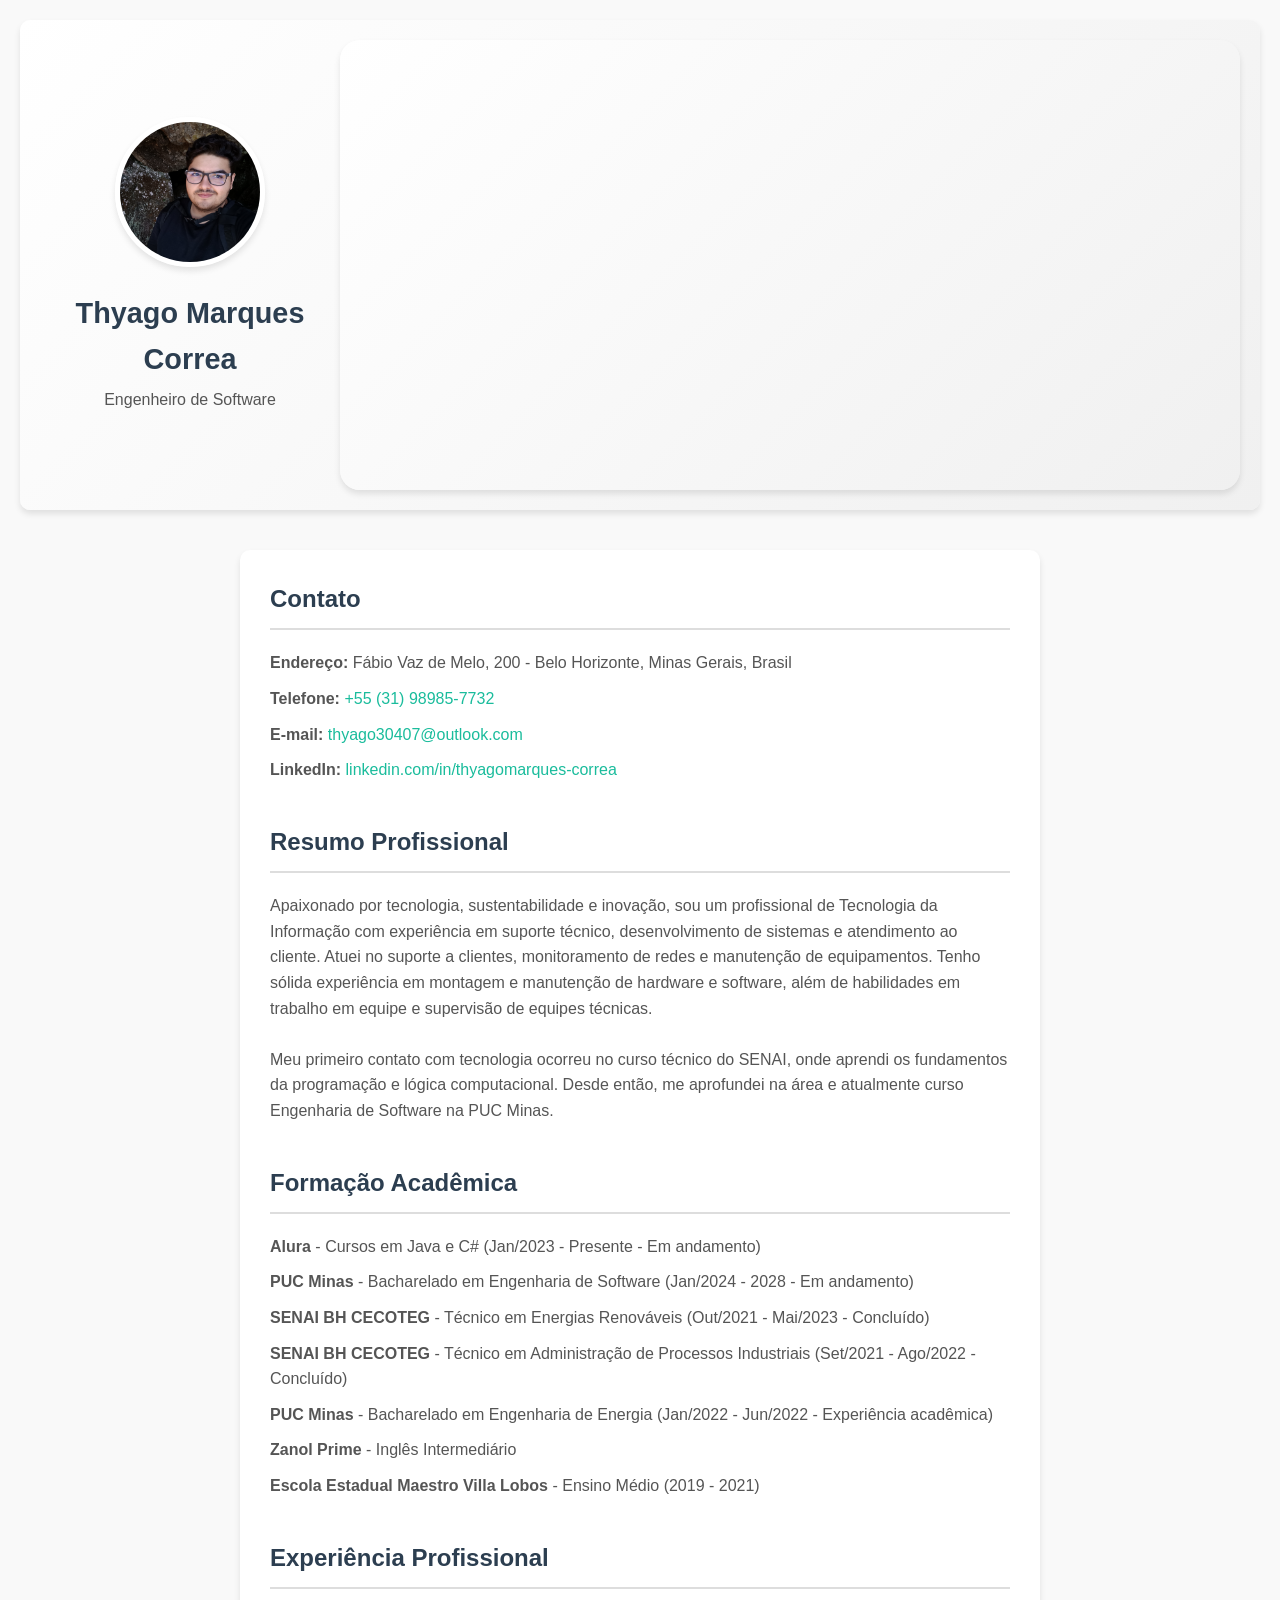
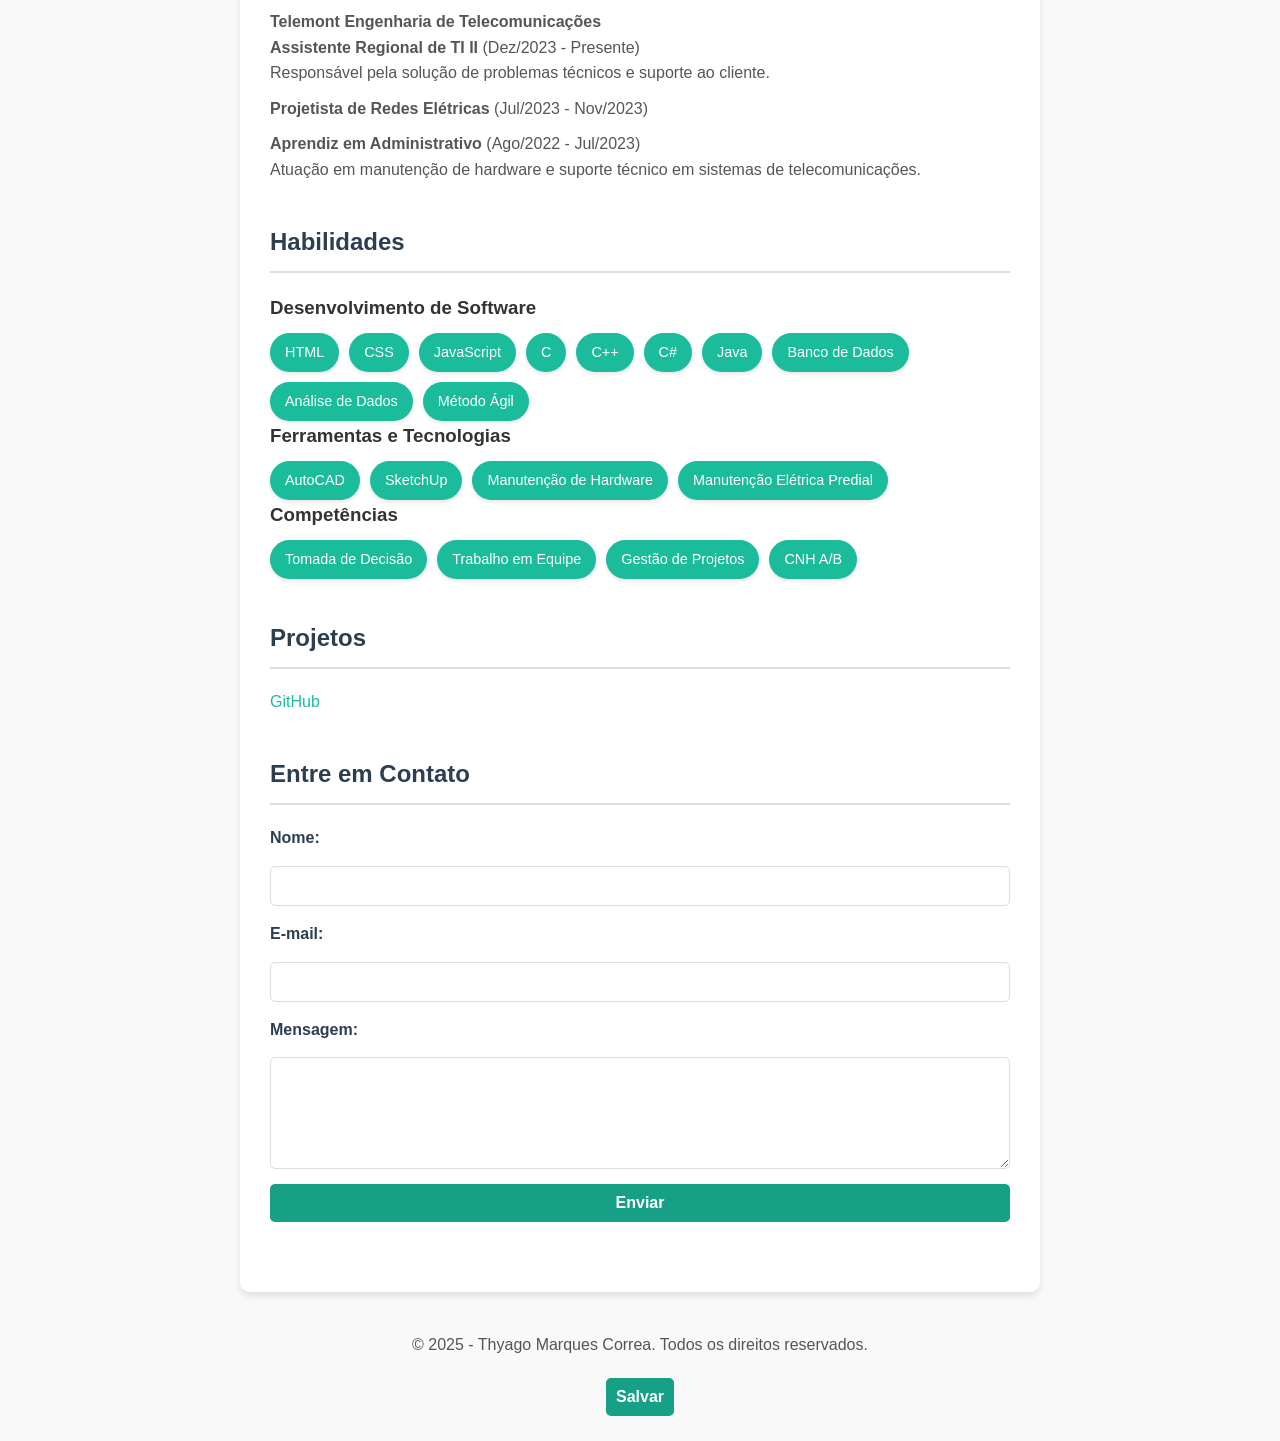
==== Index.html @ 348fd2ba "Update 1.1 09/02/2025" ====
<!DOCTYPE html>
<html lang="pt-BR">

<head>
    <meta charset="UTF-8">
    <meta name="viewport" content="width=device-width, initial-scale=1.0">
    <title>Currículo - Thyago Marques Correa</title>
    <link rel="stylesheet" href="../assets/css/Index.css">
    <link rel="icon" href="../assets/icons/profile_1572535.png" type="image/x-icon">
    <style href="../assets/css/Index.css"></style> 
</head>

<body id="curriculo">
    <header>
        <div class="profile">
            <img src="../assets/img/IMG_20230517_103012.jpg" alt="Foto de Perfil" class="profile-image">
            <h1>Thyago Marques Correa</h1>
            <p>Engenheiro de Software</p>
        </div>
        <div class="header-video">
            <video autoplay muted loop>
                <source src="../assets/video/2887463-hd_1920_1080_25fps.mp4" type="video/mp4">
                Seu navegador não suporta vídeos.
            </video>
        </div>

    </header>
    <main>
        <!-- Contato -->
        <section id="contact-info">
            <h2>Contato</h2>
            <ul>
                <li><strong>Endereço:</strong> Fábio Vaz de Melo, 200 - Belo Horizonte, Minas Gerais, Brasil</li>
                <li><strong>Telefone:</strong> <a href="tel:+5531989857732">+55 (31) 98985-7732</a></li>
                <li><strong>E-mail:</strong> <a href="mailto:thyago30407@outlook.com">thyago30407@outlook.com</a></li>
                <li><strong>LinkedIn:</strong> <a href="https://www.linkedin.com/in/thyago-marques-correa"
                        target="_blank">linkedin.com/in/thyagomarques-correa</a></li>
            </ul>
        </section>
        <!-- Resumo Profissional -->
        <section id="summary">
            <h2>Resumo Profissional</h2>
            <p>Apaixonado por tecnologia, sustentabilidade e inovação, sou um profissional de Tecnologia da Informação
                com experiência em suporte técnico, desenvolvimento de sistemas e atendimento ao cliente. Atuei no
                suporte a clientes, monitoramento de redes e manutenção de equipamentos. Tenho sólida experiência em
                montagem e manutenção de hardware e software, além de habilidades em trabalho em equipe e supervisão de
                equipes técnicas.</p>
            <br>
            <p>Meu primeiro contato com tecnologia ocorreu no curso técnico do SENAI, onde aprendi os fundamentos da
                programação e lógica computacional. Desde então, me aprofundei na área e atualmente curso Engenharia de
                Software na PUC Minas.</p>
        </section>
        <!-- Formação Acadêmica -->
        <section id="education">
            <h2>Formação Acadêmica</h2>
            <ul>
                <li><strong>Alura</strong> - Cursos em Java e C# (Jan/2023 - Presente - Em
                    andamento)</li>
                <li><strong>PUC Minas</strong> - Bacharelado em Engenharia de Software (Jan/2024 - 2028 - Em
                    andamento)</li>
                <li><strong>SENAI BH CECOTEG</strong> - Técnico em Energias Renováveis (Out/2021 - Mai/2023 - Concluído)
                </li>
                <li><strong>SENAI BH CECOTEG</strong> - Técnico em Administração de Processos Industriais (Set/2021 -
                    Ago/2022 - Concluído)</li>
                <li><strong>PUC Minas</strong> - Bacharelado em Engenharia de Energia (Jan/2022 - Jun/2022 - Experiência
                    acadêmica)</li>
                <li><strong>Zanol Prime</strong> - Inglês Intermediário</li>
                <li><strong>Escola Estadual Maestro Villa Lobos</strong> - Ensino Médio (2019 - 2021)</li>
            </ul>
        </section>
        <!-- Experiência Profissional -->
        <section id="experience">
            <h2>Experiência Profissional</h2>
            <ul>
                <li><strong>Telemont Engenharia de Telecomunicações</strong>
                    <ul>
                        <li><strong>Assistente Regional de TI II</strong> (Dez/2023 - Presente)
                            <p>Responsável pela solução de problemas técnicos e suporte ao cliente.</p>
                        </li>
                        <li><strong>Projetista de Redes Elétricas</strong> (Jul/2023 - Nov/2023)</li>
                        <li><strong>Aprendiz em Administrativo</strong> (Ago/2022 - Jul/2023)
                            <p>Atuação em manutenção de hardware e suporte técnico em sistemas de telecomunicações.</p>
                        </li>
                    </ul>
                </li>
            </ul>
        </section>
        <!-- Habilidades -->
        <section id="skills">
            <h2>Habilidades</h2>
            <h3>Desenvolvimento de Software</h3>
            <div class="skill-list">
                <div class="skill-item">HTML</div>
                <div class="skill-item">CSS</div>
                <div class="skill-item">JavaScript</div>
                <div class="skill-item">C</div>
                <div class="skill-item">C++</div>
                <div class="skill-item">C#</div>
                <div class="skill-item">Java</div>
                <div class="skill-item">Banco de Dados</div>
                <div class="skill-item">Análise de Dados</div>
                <div class="skill-item">Método Ágil</div>
            </div>
            <h3>Ferramentas e Tecnologias</h3>
            <div class="skill-list">
                <div class="skill-item">AutoCAD</div>
                <div class="skill-item">SketchUp</div>
                <div class="skill-item">Manutenção de Hardware</div>
                <div class="skill-item">Manutenção Elétrica Predial</div>
            </div>
            <h3>Competências</h3>
            <div class="skill-list">
                <div class="skill-item">Tomada de Decisão</div>
                <div class="skill-item">Trabalho em Equipe</div>
                <div class="skill-item">Gestão de Projetos</div>
                <div class="skill-item">CNH A/B</div>
            </div>
        </section>
        <!-- Projetos -->
        <section id="projects">
            <h2>Projetos</h2>
            <p><a href="https://github.com/Thyago-Marques-Correa" target="_blank">GitHub</a></p>
        </section>
        <!-- Formulário de Contato -->
        <section id="contact-form-section">
            <h2>Entre em Contato</h2>
            <form action="https://formspree.io/f/xgvozlwv" method="POST">
                <label for="name">Nome:</label>
                <input type="text" id="name" name="name" required>

                <label for="email">E-mail:</label>
                <input type="email" id="email" name="email" required>

                <label for="message">Mensagem:</label>
                <textarea id="message" name="message" rows="5" required></textarea>

                <button type="submit">Enviar</button>
            </form>
            <p id="form-message"></p>
        </section>
    </main>
    <footer>
        <p>&copy; 2025 - Thyago Marques Correa. Todos os direitos reservados.</p>
        <!-- Botão Gerar PDF -->
        <div style="text-align: center; margin-top: 20px;">
            <button onclick="window.print()">Salvar</button>


        </div>
    </footer>
    <script href="../assets/js/Index.js"></script>
</body>
</html>
---- assets/css/Index.css ----
* {
    margin: 0;
    padding: 0;
    box-sizing: border-box;
}

body {
    font-family: 'Segoe UI', Tahoma, Geneva, Verdana, sans-serif;
    line-height: 1.6;
    background-color: #f9f9f9;
    color: #333;
    padding: 20px;
}

header {
    display: flex;
    align-items: center;
    justify-content: space-between;
    margin-bottom: 40px;
    padding: 20px;
    background: linear-gradient(135deg, #ffffff, #f0f0f0);
    border-radius: 10px;
    box-shadow: 0 4px 6px rgba(0, 0, 0, 0.1);
    position: relative;
}

.profile {
    text-align: center;
    max-width: 300px;
}

.profile-image {
    width: 150px;
    height: 150px;
    object-fit: cover;
    border-radius: 50%;
    border: 5px solid #fff;
    box-shadow: 0 4px 6px rgba(0, 0, 0, 0.1);
    margin-bottom: 15px;
}

h1 {
    font-size: 1.8rem;
    color: #2c3e50;
    margin-bottom: 5px;
}

p {
    font-size: 1rem;
    color: #555;
}

.header-video {
    position: relative;
    width: 80%;
    height: 50vh;
    overflow: hidden;
    display: flex;
    align-items: center;
    justify-content: center;
    background: linear-gradient(135deg, #ffffff, #f0f0f0);
    border-radius: 20px;
    box-shadow: 0 4px 6px rgba(0, 0, 0, 0.1);
}

.header-video video {
    position: absolute;
    top: 50%;
    left: 50%;
    width: 100%;
    height: 100%;
    object-fit: cover;
    transform: translate(-50%, -50%);
    z-index: 1;
}

main {
    max-width: 800px;
    margin: 0 auto;
    background: #fff;
    padding: 30px;
    border-radius: 10px;
    box-shadow: 0 4px 6px rgba(0, 0, 0, 0.1);
}

section {
    margin-bottom: 40px;
}

h2 {
    font-size: 1.5rem;
    color: #2c3e50;
    border-bottom: 2px solid #ddd;
    padding-bottom: 10px;
    margin-bottom: 20px;
}

ul {
    list-style: none;
}

li {
    margin-bottom: 10px;
    font-size: 1rem;
    color: #555;
}

a {
    color: #1abc9c;
    text-decoration: none;
    transition: color 0.3s ease;
}

a:hover {
    color: #16a085;
}

.skill-list {
    display: flex;
    flex-wrap: wrap;
    gap: 10px;
    margin-top: 10px;
}

.skill-item {
    background: #1abc9c;
    color: #fff;
    padding: 8px 15px;
    border-radius: 20px;
    font-size: 0.9rem;
    box-shadow: 0 2px 4px rgba(0, 0, 0, 0.1);
}

form {
    display: flex;
    flex-direction: column;
    gap: 15px;
}

label {
    font-weight: bold;
    color: #2c3e50;
}

input,
textarea,
button {
    padding: 10px;
    border: 1px solid #ddd;
    border-radius: 5px;
    font-size: 1rem;
    transition: border-color 0.3s ease;
}

input:focus,
textarea:focus {
    border-color: #16a085;
    outline: none;
}

button {
    background: #16a085;
    color: #fff;
    font-weight: bold;
    cursor: pointer;
    border: none;
    border-radius: 5px;
    transition: background 0.3s ease, box-shadow 0.3s ease;
}

button:hover {
    background: #16a085;
    box-shadow: 0 4px 8px rgba(0, 0, 0, 0.2);
}

footer {
    text-align: center;
    margin-top: 40px;
    font-size: 0.9rem;
    color: #777;
}

#generate-pdf {
    background: #16a085;
    color: #fff;
    padding: 10px 20px;
    border: none;
    border-radius: 5px;
    font-size: 1rem;
    cursor: pointer;
    transition: background 0.3s ease, box-shadow 0.3s ease;
}

#generate-pdf:hover {
    background: #d9a71c;
    box-shadow: 0 4px 8px rgba(0, 0, 0, 0.2);
}
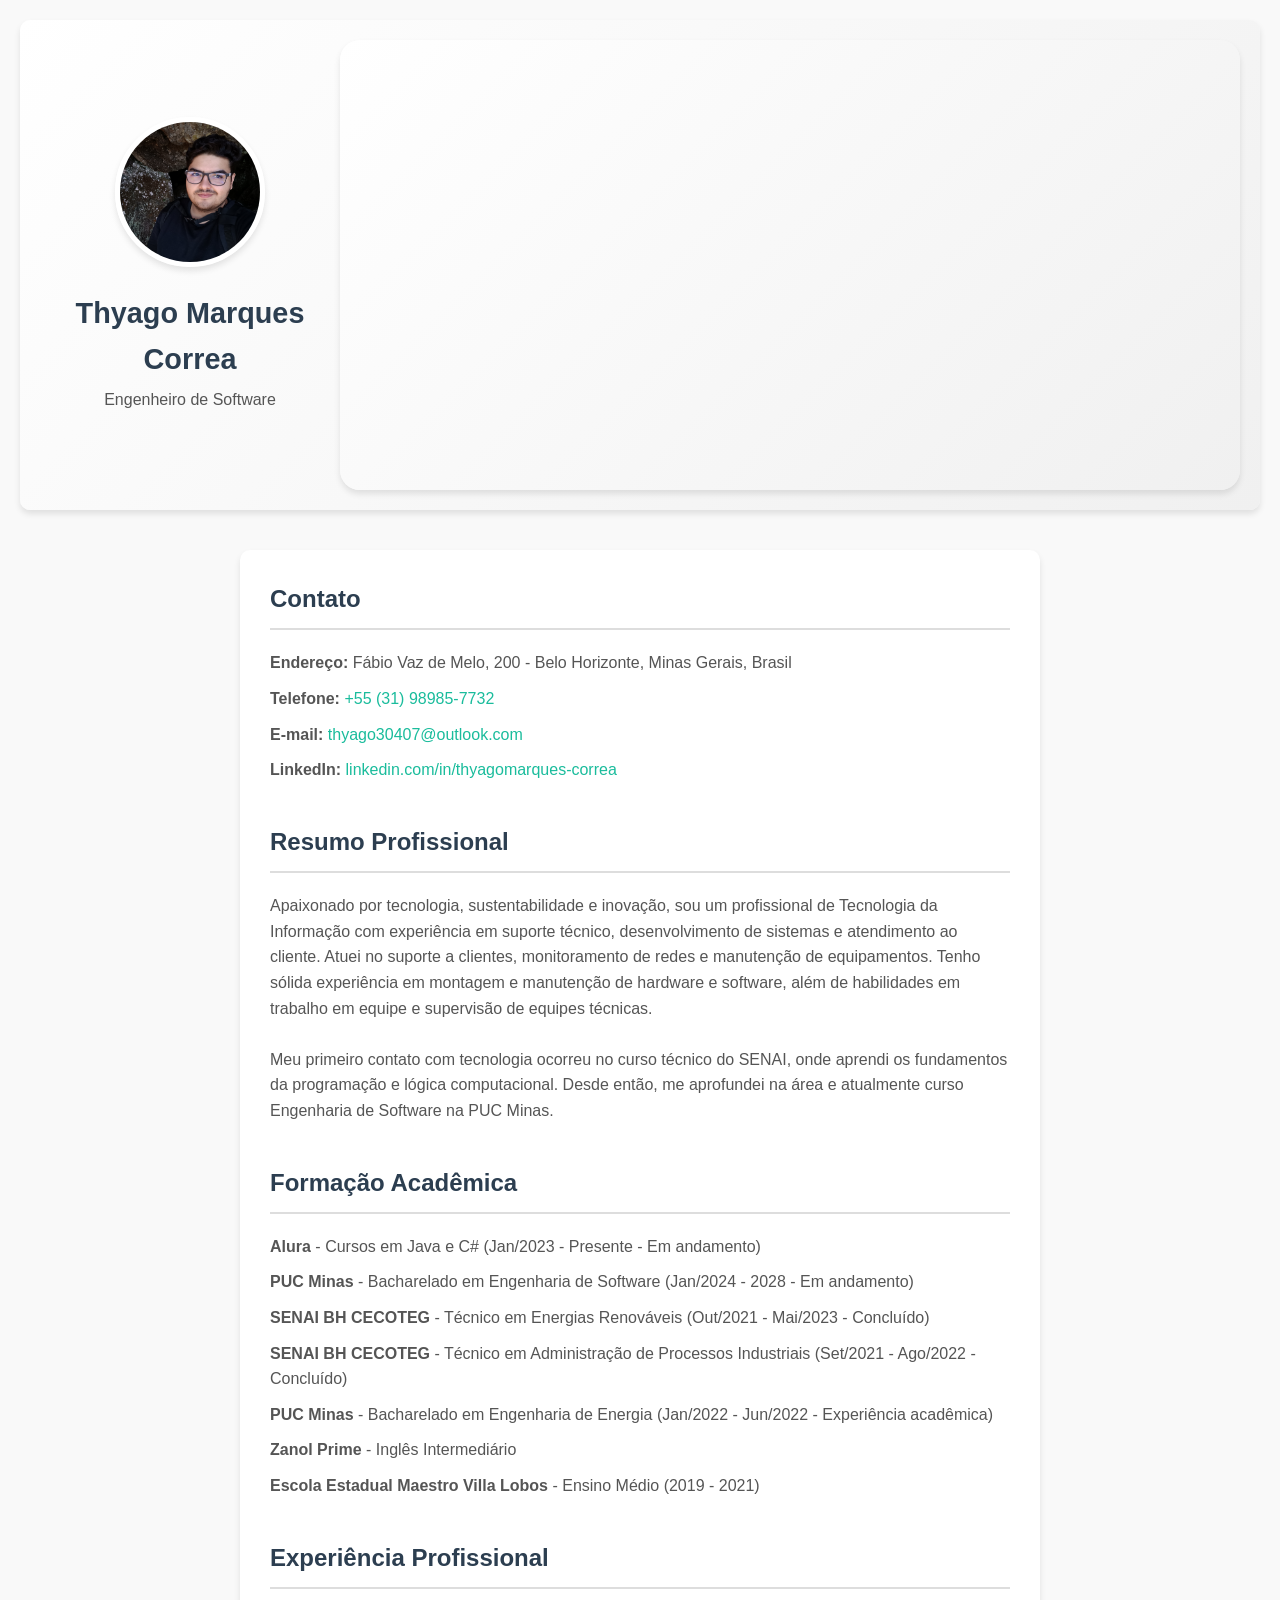
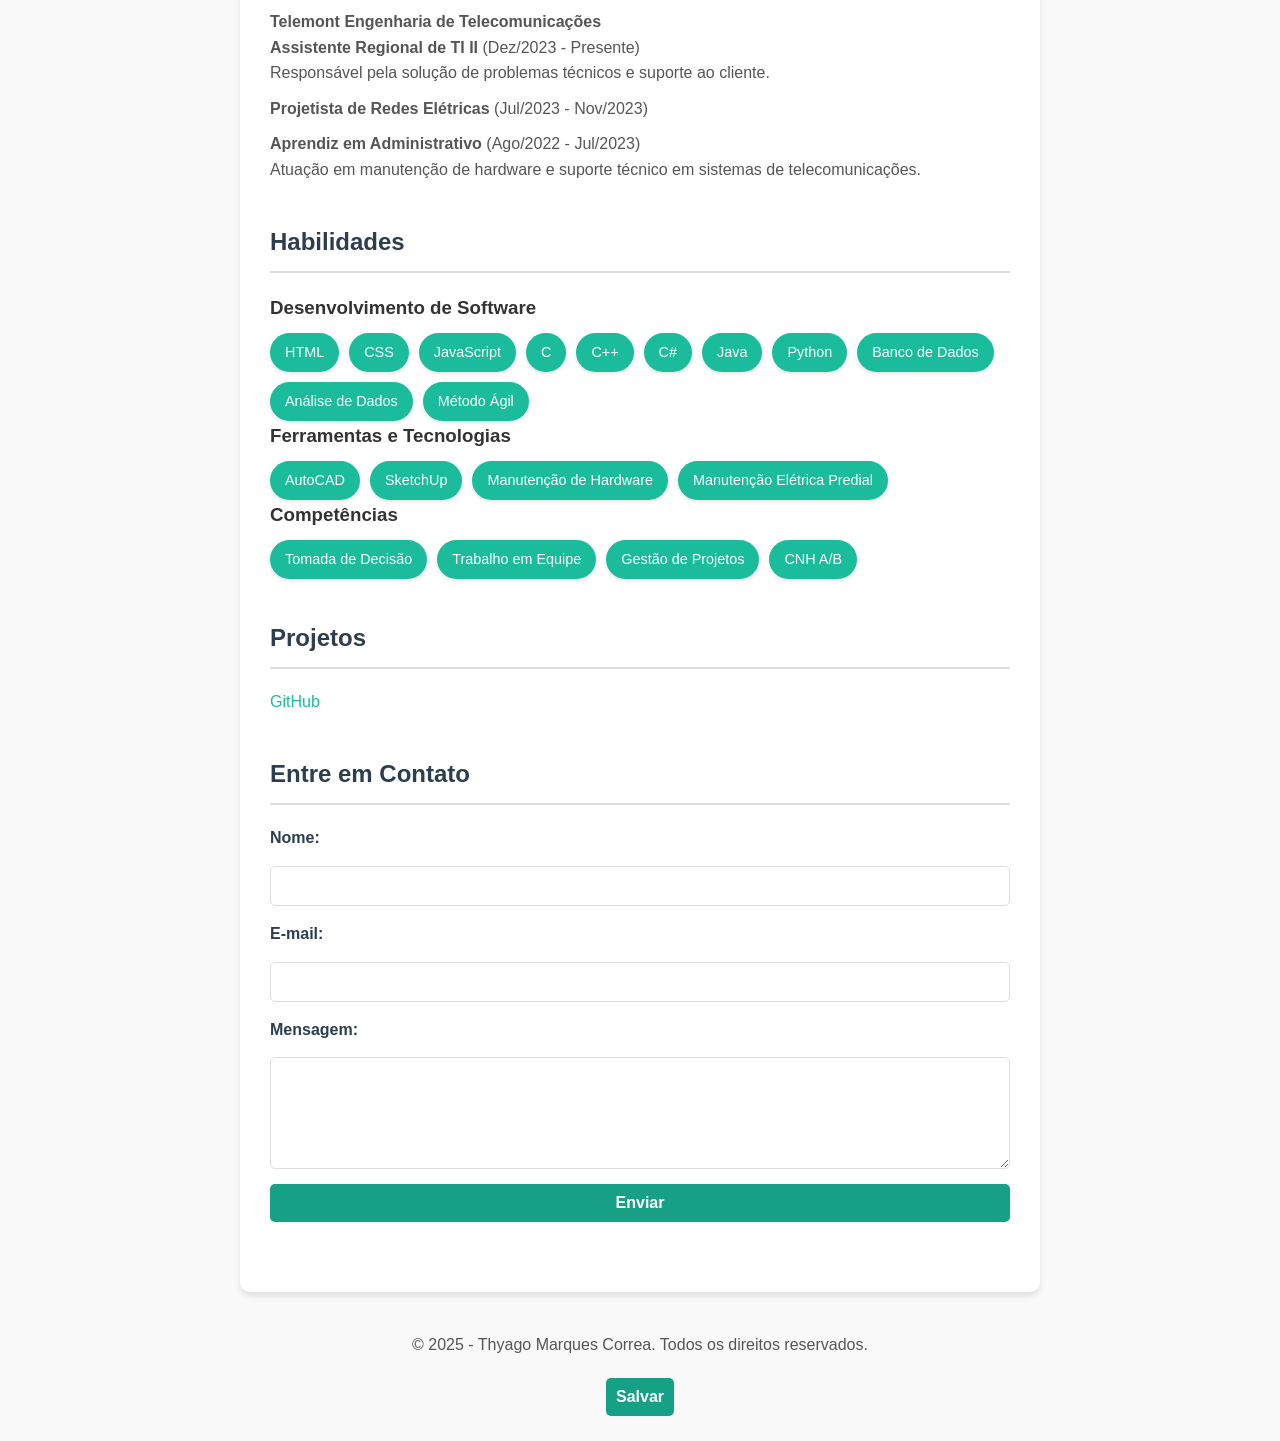
==== commit 0380e3dd: "Update 1.2 09/02/2025" ====
--- a/Index.html
+++ b/Index.html
@@ -97,6 +97,7 @@
                 <div class="skill-item">C++</div>
                 <div class="skill-item">C#</div>
                 <div class="skill-item">Java</div>
+                <div class="skill-item">Python</div>
                 <div class="skill-item">Banco de Dados</div>
                 <div class="skill-item">Análise de Dados</div>
                 <div class="skill-item">Método Ágil</div>
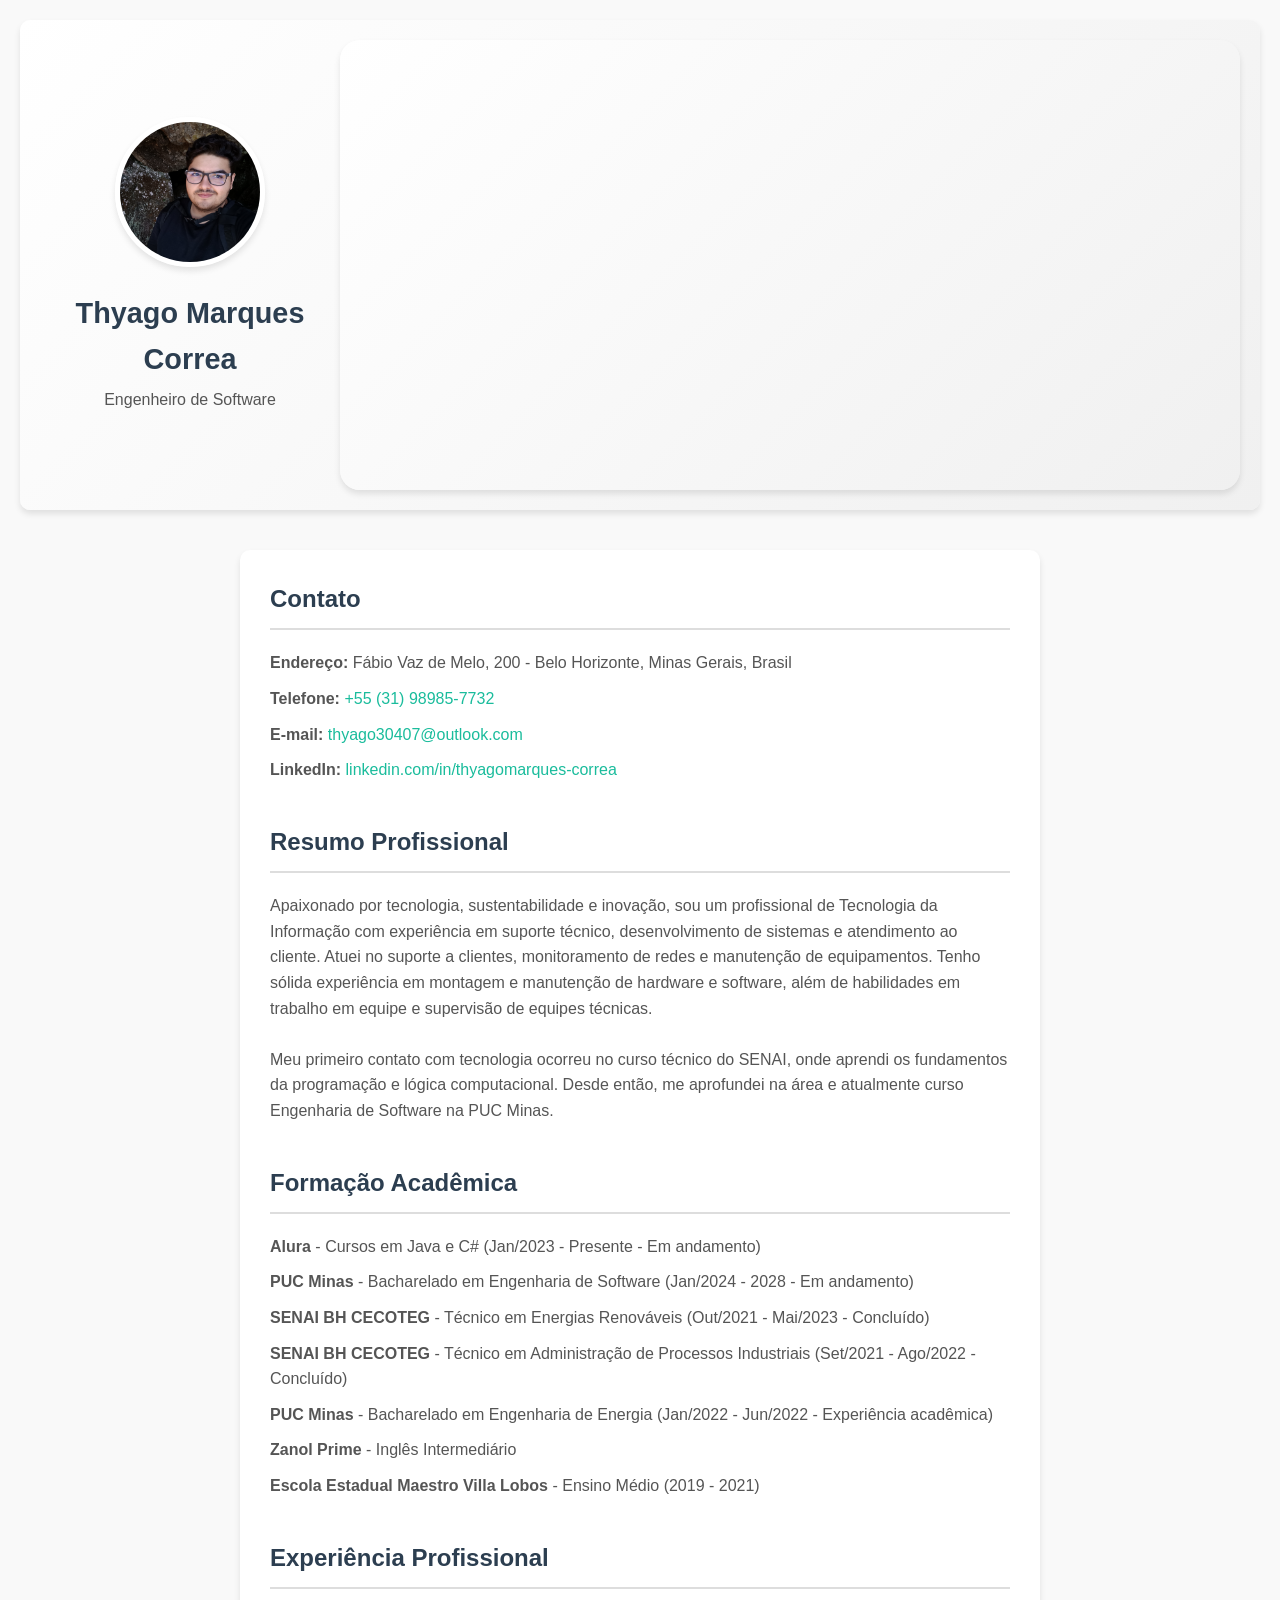
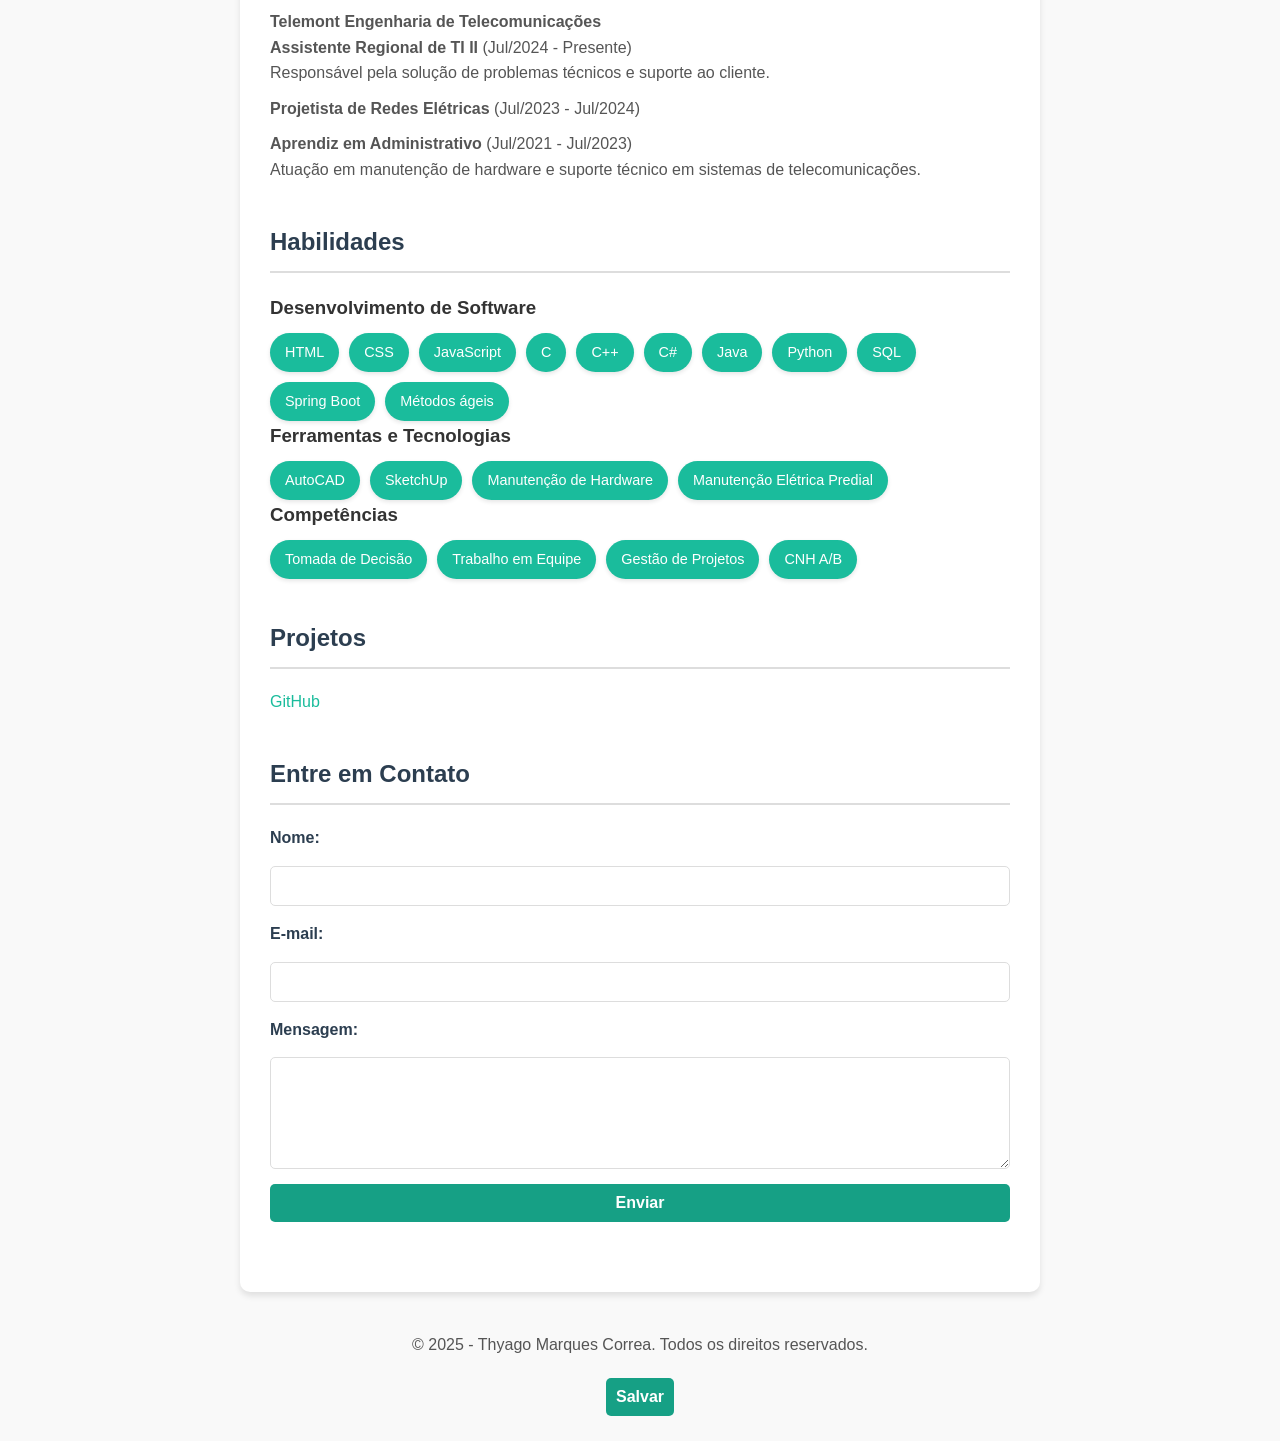
==== commit 89b3c1b7: "Update 1.3 10/02/2025" ====
--- a/Index.html
+++ b/Index.html
@@ -74,11 +74,11 @@
             <ul>
                 <li><strong>Telemont Engenharia de Telecomunicações</strong>
                     <ul>
-                        <li><strong>Assistente Regional de TI II</strong> (Dez/2023 - Presente)
+                        <li><strong>Assistente Regional de TI II</strong> (Jul/2024 - Presente)
                             <p>Responsável pela solução de problemas técnicos e suporte ao cliente.</p>
                         </li>
-                        <li><strong>Projetista de Redes Elétricas</strong> (Jul/2023 - Nov/2023)</li>
-                        <li><strong>Aprendiz em Administrativo</strong> (Ago/2022 - Jul/2023)
+                        <li><strong>Projetista de Redes Elétricas</strong> (Jul/2023 - Jul/2024)</li>
+                        <li><strong>Aprendiz em Administrativo</strong> (Jul/2021 - Jul/2023)
                             <p>Atuação em manutenção de hardware e suporte técnico em sistemas de telecomunicações.</p>
                         </li>
                     </ul>
@@ -98,9 +98,9 @@
                 <div class="skill-item">C#</div>
                 <div class="skill-item">Java</div>
                 <div class="skill-item">Python</div>
-                <div class="skill-item">Banco de Dados</div>
-                <div class="skill-item">Análise de Dados</div>
-                <div class="skill-item">Método Ágil</div>
+                <div class="skill-item">SQL</div>
+                <div class="skill-item">Spring Boot</div>
+                <div class="skill-item">Métodos ágeis</div>
             </div>
             <h3>Ferramentas e Tecnologias</h3>
             <div class="skill-list">
